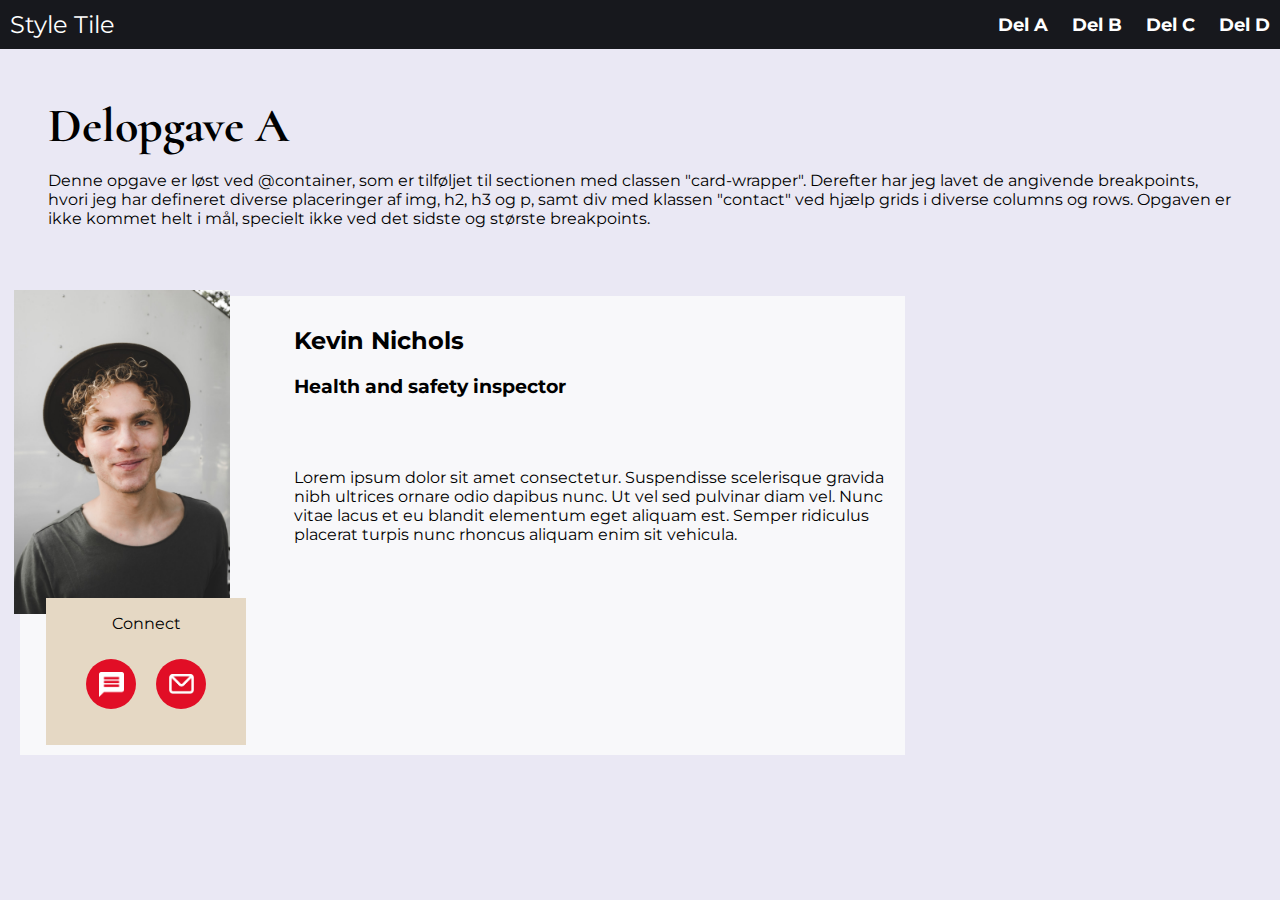
==== del_a.html @ f30a93c3 "first commit" ====
<!DOCTYPE html>
<html lang="en">
  <head>
    <meta charset="UTF-8" />
    <meta http-equiv="X-UA-Compatible" content="IE=edge" />
    <meta name="viewport" content="width=device-width, initial-scale=1.0" />
    <title>Del A</title>
    <link rel="stylesheet" href="css/del_a.css" />
    <link rel="stylesheet" href="style.css" />
    <link rel="preconnect" href="https://fonts.googleapis.com" />
    <link rel="preconnect" href="https://fonts.gstatic.com" crossorigin />
    <link href="https://fonts.googleapis.com/css2?family=Cormorant&family=Montserrat&display=swap" rel="stylesheet" />
  </head>
  <body>
    <header>
      <a href="index.html">Style Tile</a>
      <nav>
        <ul>
          <li><a href="del_a.html">Del A</a></li>
          <li><a href="del_b.html">Del B</a></li>
          <li><a href="del_c.html">Del C</a></li>
          <li><a href="del_d.html">Del D</a></li>
        </ul>
      </nav>
    </header>
    <main>
      <section class="beskrivelse">
        <h1>Delopgave A</h1>
        <p>
          Denne opgave er løst ved @container, som er tilføljet til sectionen med classen "card-wrapper". Derefter har jeg lavet de angivende breakpoints, hvori jeg har defineret diverse placeringer af img, h2, h3 og p, samt div med klassen "contact"
          ved hjælp grids i diverse columns og rows. Opgaven er ikke kommet helt i mål, specielt ikke ved det sidste og største breakpoints.
        </p>
      </section>
      <section class="card-wrapper">
        <div class="card">
          <div class="card_header">
            <img class="person" src="billeder/fyr1_1.png" alt="fyr1" />
            <div class="name">
              <h2>Kevin Nichols</h2>
              <h3>Health and safety inspector</h3>
            </div>

            <p class="main_p">
              Lorem ipsum dolor sit amet consectetur. Suspendisse scelerisque gravida nibh ultrices ornare odio dapibus nunc. Ut vel sed pulvinar diam vel. Nunc vitae lacus et eu blandit elementum eget aliquam est. Semper ridiculus placerat turpis
              nunc rhoncus aliquam enim sit vehicula.
            </p>

            <div class="contact">
              <p>Connect</p>
              <div class="icon_flex">
                <div class="icon_container">
                  <img class="icon" src="billeder/text_icon_white.png" alt="text" />
                </div>
                <div class="icon_container">
                  <img class="icon" src="billeder/mail_icon_white.png" alt="mail" />
                </div>
              </div>
            </div>
          </div>
        </div>
      </section>
    </main>
  </body>
</html>
---- css/del_a.css ----
/* .card-wrapper {
  width: 500px;
  margin: 10px;
  padding: 0px;
  background-color: var(--color-primary);
  border-radius: 40px;
} */

.card-wrapper {
  container: card/inline-size;
}

.card {
  margin: 20px;
  padding: 10px;
  max-width: 865px;
  background-color: var(--color-primary);
}

.person {
  inline-size: 100%;
  /* width: 100%; */

  display: block;
}

@container card(width < 340px) {
  .person {
    padding: 0rem;
    max-width: 100%;
  }
}

/* @container card (width > 340px) {
  .card_header {
    display: flex;
  }
  .person {
    padding: 1rem;
    max-width: 30%;
  }
} */

@container card (width > 340px) {
  .card_header {
    display: grid;
    grid-template-columns: 1fr 3fr;
  }
  .name {
    padding-left: 3rem;
  }
  .main_p {
    grid-column: 1/3;
    grid-row: 2;
  }
  .person {
    padding: 1rem;
    max-width: 100%;
    inline-size: 100%;
  }
  .contact {
    grid-column: 1/3;
    grid-row: 3;
  }
}

@container card (width > 515px) {
  .card_header {
    display: grid;
    grid-template-columns: 1fr 3fr;
    grid-template-rows: 1fr 1fr 1fr;
  }
  .person {
    grid-column: 1/2;
    grid-row: 1/3;
  }
  .name {
    grid-column: 2/3;
    grid-row: 1;
  }
  .main_p {
    grid-column: 2/3;
    grid-row: 2/4;
    padding-left: 3rem;
  }
  .contact {
    grid-column: 1/2;
    grid-row: 3/4;
    margin-left: 1rem;
  }
}

@container card (width > 690px) {
  .person {
    padding: 0;
    margin: -1rem;
  }
}

.contact {
  background-color: var(--color-secondary2);
  display: flex; /* Brug flexbox for at centrere indholdet */
  flex-direction: column;
  align-items: center; /* Centrer elementerne i midten af skærmen */
  text-align: center; /* Centrer tekst inden i div'en */
}

.icon_flex {
  display: flex;
}

.icon_container {
  background-color: var(--color-accent); /* Baggrundsfarve (du kan ændre farven efter behov) */
  border-radius: 50%; /* Gør div'en rund ved at bruge border-radius */
  width: 50px; /* Juster bredden efter dit behov */
  height: 50px; /* Juster højden efter dit behov */
  display: flex; /* Gør det indre indhold centralt ved at bruge flexbox */
  align-items: center; /* Centrerer indholdet vertikalt */
  justify-content: center; /* Centrerer indholdet horisontalt */
  margin: 10px; /* Tilføj margin mellem div'erne efter behov */
}

.icon {
  max-width: 50%; /* Juster billedets størrelse efter behov */
  height: auto; /* Behold billedets proportioner */
  display: block; /* Fjern ekstra mellemrum under billedet */
  margin: 0 auto; /* Centrer billedet indeni div'en */
}

/* .card-wrapper {
  outline: 1px solid red;
} */
---- style.css ----
/* Nulstil standardmargener og padder */
body,
h1,
ul {
  margin: 0;
  padding: 0;
}

body {
  background-color: var(--color-backgroundwhite);
}

:root {
  --font-paragraph: "Montserrat", sans-serif;
  --font-display: "Cormorant", serif;
  --color-primary: #f8f8fa;
  --color-backgroundwhite: #eae8f4;
  --color-secondary: #17181d;
  --color-secondary2: #e5d8c4;
  --color-accent: #e10e26;
  --color-paragraphwhite: #ffffff;
}

/* Grundlæggende stil for headeren */
header {
  background-color: var(--color-secondary);
  color: #fff;
  padding: 10px;
  display: flex;
  justify-content: space-between;
  align-items: center;
  font-family: var(--font-paragraph);
}

/* Stil for headeroverskriften */
a {
  font-size: 24px;
  text-decoration: none;
  color: white;
}

/* Stil for navigationselementer */
nav ul {
  list-style: none;
}

nav ul li {
  display: inline;
  margin-left: 20px;
}

nav ul li a {
  text-decoration: none;
  color: #fff;
  font-weight: bold;
  font-size: 18px;
}

h1 {
  font-family: var(--font-display);
  font-size: 3rem;
}

h2 {
  font-family: var(--font-paragraph);
}

h3 {
  font-family: var(--font-paragraph);
}

p {
  font-family: var(--font-paragraph);
}

.beskrivelse {
  margin: 3rem;
}
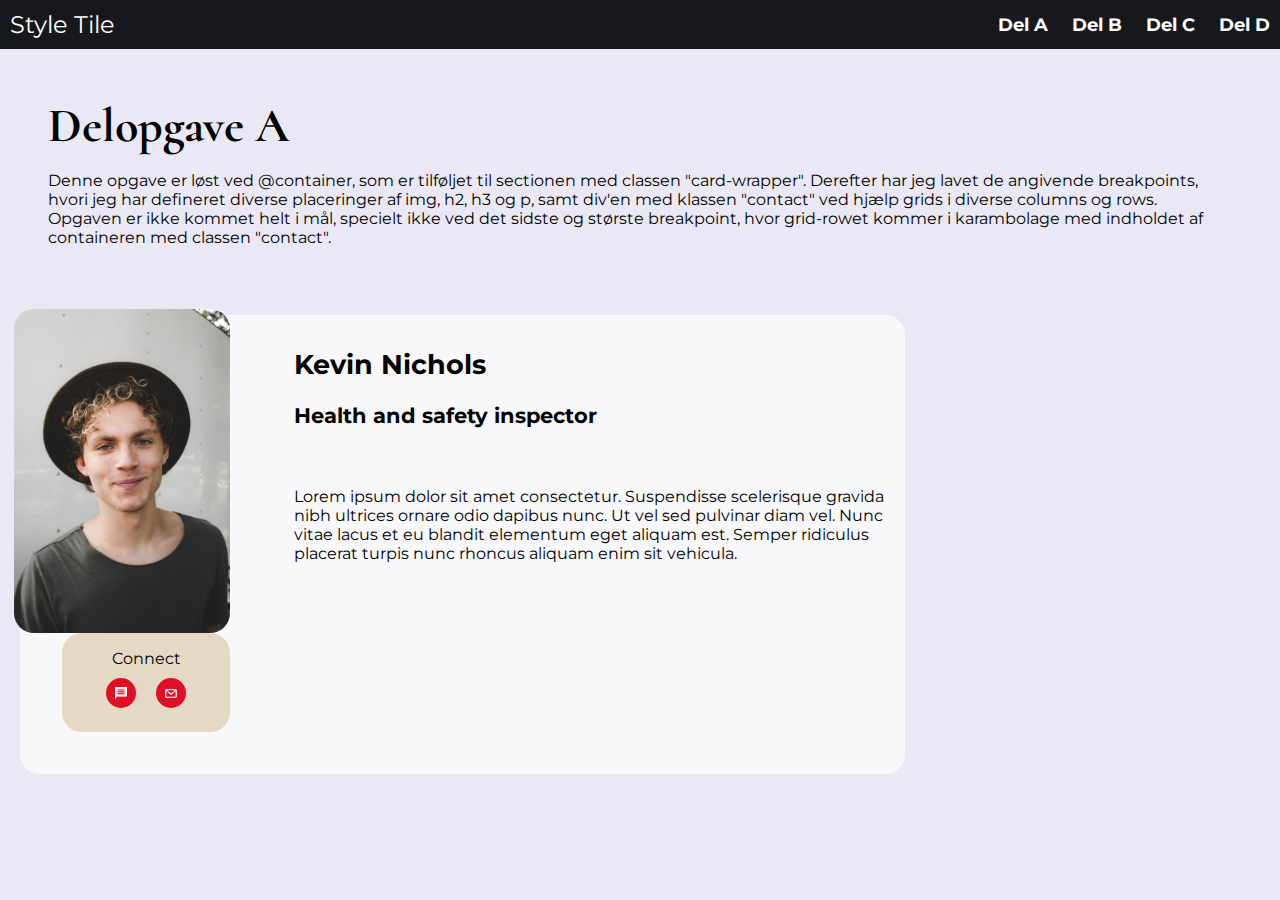
==== commit 804dd20b: "aendringer lavet" ====
--- a/del_a.html
+++ b/del_a.html
@@ -27,8 +27,8 @@
       <section class="beskrivelse">
         <h1>Delopgave A</h1>
         <p>
-          Denne opgave er løst ved @container, som er tilføljet til sectionen med classen "card-wrapper". Derefter har jeg lavet de angivende breakpoints, hvori jeg har defineret diverse placeringer af img, h2, h3 og p, samt div med klassen "contact"
-          ved hjælp grids i diverse columns og rows. Opgaven er ikke kommet helt i mål, specielt ikke ved det sidste og største breakpoints.
+          Denne opgave er løst ved @container, som er tilføljet til sectionen med classen "card-wrapper". Derefter har jeg lavet de angivende breakpoints, hvori jeg har defineret diverse placeringer af img, h2, h3 og p, samt div'en med klassen
+          "contact" ved hjælp grids i diverse columns og rows. Opgaven er ikke kommet helt i mål, specielt ikke ved det sidste og største breakpoint, hvor grid-rowet kommer i karambolage med indholdet af containeren med classen "contact".
         </p>
       </section>
       <section class="card-wrapper">
@@ -46,7 +46,7 @@
             </p>
 
             <div class="contact">
-              <p>Connect</p>
+              <p class="contact_p">Connect</p>
               <div class="icon_flex">
                 <div class="icon_container">
                   <img class="icon" src="billeder/text_icon_white.png" alt="text" />
--- a/css/del_a.css
+++ b/css/del_a.css
@@ -5,6 +5,35 @@
   background-color: var(--color-primary);
   border-radius: 40px;
 } */
+.contact {
+  background-color: var(--color-secondary2);
+  display: flex; /* Brug flexbox for at centrere indholdet */
+  flex-direction: column;
+  align-items: center; /* Centrer elementerne i midten af skærmen */
+  text-align: center; /* Centrer tekst inden i div'en */
+}
+
+.icon_flex {
+  display: flex;
+}
+
+.icon_container {
+  background-color: var(--color-accent); /* Baggrundsfarve (du kan ændre farven efter behov) */
+  border-radius: 50%; /* Gør div'en rund ved at bruge border-radius */
+  width: 50px; /* Juster bredden efter dit behov */
+  height: 50px; /* Juster højden efter dit behov */
+  display: flex; /* Gør det indre indhold centralt ved at bruge flexbox */
+  align-items: center; /* Centrerer indholdet vertikalt */
+  justify-content: center; /* Centrerer indholdet horisontalt */
+  margin: 10px; /* Tilføj margin mellem div'erne efter behov */
+}
+
+.icon {
+  max-width: 50%; /* Juster billedets størrelse efter behov */
+  height: auto; /* Behold billedets proportioner */
+  display: block; /* Fjern ekstra mellemrum under billedet */
+  margin: 0 auto; /* Centrer billedet indeni div'en */
+}
 
 .card-wrapper {
   container: card/inline-size;
@@ -15,6 +44,7 @@
   padding: 10px;
   max-width: 865px;
   background-color: var(--color-primary);
+  border-radius: 20px;
 }
 
 .person {
@@ -73,6 +103,7 @@
   .person {
     grid-column: 1/2;
     grid-row: 1/3;
+    border-radius: 20px;
   }
   .name {
     grid-column: 2/3;
@@ -86,7 +117,28 @@
   .contact {
     grid-column: 1/2;
     grid-row: 3/4;
-    margin-left: 1rem;
+    margin: -1rem 0rem 2rem 2rem;
+    border-radius: 20px;
+  }
+
+  .contact_p {
+    margin-top: 1rem;
+    margin-bottom: 0rem;
+  }
+
+  .icon_container {
+    background-color: var(--color-accent); /* Baggrundsfarve (du kan ændre farven efter behov) */
+    border-radius: 50%; /* Gør div'en rund ved at bruge border-radius */
+    width: 30px; /* Juster bredden efter dit behov */
+    height: 30px; /* Juster højden efter dit behov */
+    display: flex; /* Gør det indre indhold centralt ved at bruge flexbox */
+    align-items: center; /* Centrerer indholdet vertikalt */
+    justify-content: center; /* Centrerer indholdet horisontalt */
+    /* Tilføj margin mellem div'erne efter behov */
+  }
+  .icon {
+    max-width: 40%; /* Juster billedets størrelse efter behov */
+    height: auto;
   }
 }
 
@@ -95,36 +147,12 @@
     padding: 0;
     margin: -1rem;
   }
-}
-
-.contact {
-  background-color: var(--color-secondary2);
-  display: flex; /* Brug flexbox for at centrere indholdet */
-  flex-direction: column;
-  align-items: center; /* Centrer elementerne i midten af skærmen */
-  text-align: center; /* Centrer tekst inden i div'en */
-}
-
-.icon_flex {
-  display: flex;
-}
-
-.icon_container {
-  background-color: var(--color-accent); /* Baggrundsfarve (du kan ændre farven efter behov) */
-  border-radius: 50%; /* Gør div'en rund ved at bruge border-radius */
-  width: 50px; /* Juster bredden efter dit behov */
-  height: 50px; /* Juster højden efter dit behov */
-  display: flex; /* Gør det indre indhold centralt ved at bruge flexbox */
-  align-items: center; /* Centrerer indholdet vertikalt */
-  justify-content: center; /* Centrerer indholdet horisontalt */
-  margin: 10px; /* Tilføj margin mellem div'erne efter behov */
-}
-
-.icon {
-  max-width: 50%; /* Juster billedets størrelse efter behov */
-  height: auto; /* Behold billedets proportioner */
-  display: block; /* Fjern ekstra mellemrum under billedet */
-  margin: 0 auto; /* Centrer billedet indeni div'en */
+  .contact {
+    grid-column: 1/2;
+    grid-row: 3/4;
+    margin: 1rem 1rem 2rem 2rem;
+    border-radius: 20px;
+  }
 }
 
 /* .card-wrapper {
--- a/style.css
+++ b/style.css
@@ -56,23 +56,168 @@
   font-size: 18px;
 }
 
+li a:hover {
+  color: var(--color-accent);
+}
+
 h1 {
   font-family: var(--font-display);
   font-size: 3rem;
+  font-weight: 700 bold;
 }
 
 h2 {
   font-family: var(--font-paragraph);
+  font-size: 1.7rem;
 }
 
 h3 {
   font-family: var(--font-paragraph);
+  font-size: 1.3rem;
 }
 
 p {
   font-family: var(--font-paragraph);
+  font-size: 1rem;
 }
 
 .beskrivelse {
   margin: 3rem;
 }
+
+/* her under er style tile  */
+
+.main_index {
+  margin: 2rem;
+}
+
+.primary1 {
+  width: 100px;
+  height: 100px;
+  background-color: var(--color-primary);
+  border: #d5d5d5 solid 1px;
+}
+
+.primary2 {
+  width: 100px;
+  height: 100px;
+  background-color: var(--color-backgroundwhite);
+  border: #d5d5d5 solid 1px;
+}
+
+.secondary1 {
+  width: 100px;
+  height: 100px;
+  background-color: var(--color-secondary);
+  border: #d5d5d5 solid 1px;
+}
+
+.secondary2 {
+  width: 100px;
+  height: 100px;
+  background-color: var(--color-secondary2);
+  border: #d5d5d5 solid 1px;
+}
+
+.accent1 {
+  width: 100px;
+  height: 100px;
+  background-color: var(--color-accent);
+  border: #d5d5d5 solid 1px;
+}
+
+.color_container {
+  display: grid;
+  grid-template-columns: repeat(3, 1fr);
+}
+
+.colors {
+  display: flex;
+  margin: 1rem;
+  flex-direction: column;
+  gap: 1rem;
+}
+
+.font_header {
+  display: grid;
+  grid-template-columns: repeat(5, 1fr);
+}
+
+.font_header_small {
+  display: grid;
+  grid-template-columns: 1fr 1fr;
+}
+
+.display_tekst {
+  font-family: var(--font-display);
+  font-size: 1.3rem;
+}
+
+.card_wrapper {
+  container: card/inline-size;
+}
+
+@container card (width < 440px) {
+  .card {
+  }
+  .color_container {
+    display: grid;
+    grid-template-columns: repeat(2, 1fr);
+  }
+
+  .font_header {
+    display: none;
+  }
+
+  h1 {
+    font-size: 2rem;
+  }
+}
+
+@container card (width > 440px) {
+  .card {
+  }
+  .color_container {
+    display: grid;
+    grid-template-columns: repeat(3, 1fr);
+  }
+
+  .primary1 {
+    width: 150px;
+    height: 150px;
+    background-color: var(--color-primary);
+    border: #d5d5d5 solid 1px;
+  }
+
+  .primary2 {
+    width: 150px;
+    height: 150px;
+    background-color: var(--color-backgroundwhite);
+    border: #d5d5d5 solid 1px;
+  }
+
+  .secondary1 {
+    width: 150px;
+    height: 150px;
+    background-color: var(--color-secondary);
+    border: #d5d5d5 solid 1px;
+  }
+
+  .secondary2 {
+    width: 150px;
+    height: 150px;
+    background-color: var(--color-secondary2);
+    border: #d5d5d5 solid 1px;
+  }
+
+  .accent1 {
+    width: 150px;
+    height: 150px;
+    background-color: var(--color-accent);
+    border: #d5d5d5 solid 1px;
+  }
+
+  .font_header_small {
+    display: none;
+  }
+}
